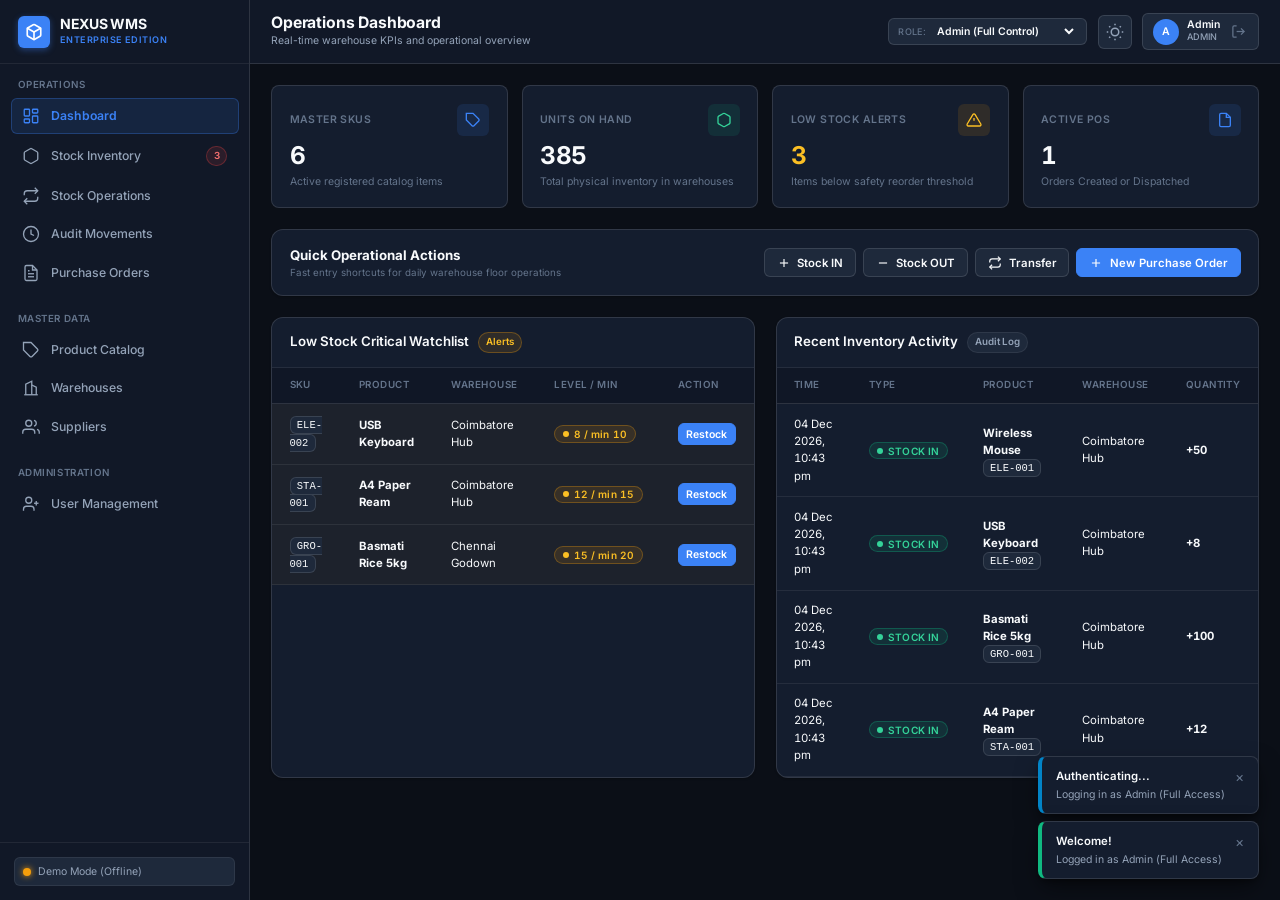
==== index.html @ a4b39366 "Implement interactive frontend with Vanilla JS, clean enterprise CSS, and live API integration" ====
<!DOCTYPE html>
<html lang="en" data-theme="dark">
<head>
  <meta charset="UTF-8">
  <meta name="viewport" content="width=device-width, initial-scale=1.0">
  <title>NEXUS WMS — Enterprise Inventory & Warehouse Management</title>
  <meta name="description" content="Professional, high-performance warehouse management and inventory control system with role-based access, atomic transfers, and procurement workflows.">
  
  <!-- Modern Typography (Inter) -->
  <link rel="preconnect" href="https://fonts.googleapis.com">
  <link rel="preconnect" href="https://fonts.gstatic.com" crossorigin>
  <link href="https://fonts.googleapis.com/css2?family=Inter:wght@400;500;600;700&display=swap" rel="stylesheet">

  <!-- Core Stylesheet -->
  <link rel="stylesheet" href="./static/css/style.css">
</head>
<body>
  <div id="app">
    
    <!-- ========================================================
         SIDEBAR NAVIGATION
         ======================================================== -->
    <aside class="sidebar" id="sidebar">
      <div class="sidebar-header">
        <div class="brand-icon">
          <svg width="18" height="18" viewBox="0 0 24 24" fill="none" stroke="currentColor" stroke-width="2.2" stroke-linecap="round" stroke-linejoin="round">
            <path d="M21 16V8a2 2 0 0 0-1-1.73l-7-4a2 2 0 0 0-2 0l-7 4A2 2 0 0 0 3 8v8a2 2 0 0 0 1 1.73l7 4a2 2 0 0 0 2 0l7-4A2 2 0 0 0 21 16z"/>
            <polyline points="3.27 6.96 12 12.01 20.73 6.96"/>
            <line x1="12" y1="22.08" x2="12" y2="12"/>
          </svg>
        </div>
        <div>
          <div class="brand-title">NEXUS WMS</div>
          <div class="brand-badge">Enterprise Edition</div>
        </div>
      </div>

      <nav class="sidebar-nav">
        <!-- Operations Section -->
        <div>
          <div class="nav-section-title">Operations</div>
          <ul class="nav-list">
            <li>
              <a href="#dashboard" class="nav-link active" data-view="dashboard">
                <svg viewBox="0 0 24 24" fill="none" stroke="currentColor"><rect x="3" y="3" width="7" height="9" rx="1"/><rect x="14" y="3" width="7" height="5" rx="1"/><rect x="14" y="12" width="7" height="9" rx="1"/><rect x="3" y="16" width="7" height="5" rx="1"/></svg>
                <span>Dashboard</span>
              </a>
            </li>
            <li>
              <a href="#stock" class="nav-link" data-view="stock">
                <svg viewBox="0 0 24 24" fill="none" stroke="currentColor"><path d="M21 16V8a2 2 0 0 0-1-1.73l-7-4a2 2 0 0 0-2 0l-7 4A2 2 0 0 0 3 8v8a2 2 0 0 0 1 1.73l7 4a2 2 0 0 0 2 0l7-4A2 2 0 0 0 21 16z"/></svg>
                <span>Stock Inventory</span>
                <span class="nav-counter alert" id="sidebar-low-stock-count" style="display: none;">0</span>
              </a>
            </li>
            <li>
              <a href="#operations" class="nav-link" data-view="operations">
                <svg viewBox="0 0 24 24" fill="none" stroke="currentColor"><polyline points="17 1 21 5 17 9"/><path d="M3 11V9a4 4 0 0 1 4-4h14"/><polyline points="7 23 3 19 7 15"/><path d="M21 13v2a4 4 0 0 1-4 4H3"/></svg>
                <span>Stock Operations</span>
              </a>
            </li>
            <li>
              <a href="#movements" class="nav-link" data-view="movements">
                <svg viewBox="0 0 24 24" fill="none" stroke="currentColor"><circle cx="12" cy="12" r="10"/><polyline points="12 6 12 12 16 14"/></svg>
                <span>Audit Movements</span>
              </a>
            </li>
            <li>
              <a href="#purchase-orders" class="nav-link" data-view="purchase-orders">
                <svg viewBox="0 0 24 24" fill="none" stroke="currentColor"><path d="M14 2H6a2 2 0 0 0-2 2v16a2 2 0 0 0 2 2h12a2 2 0 0 0 2-2V8z"/><polyline points="14 2 14 8 20 8"/><line x1="16" y1="13" x2="8" y2="13"/><line x1="16" y1="17" x2="8" y2="17"/><polyline points="10 9 9 9 8 9"/></svg>
                <span>Purchase Orders</span>
              </a>
            </li>
          </ul>
        </div>

        <!-- Master Data Section -->
        <div>
          <div class="nav-section-title" id="nav-title-master">Master Data</div>
          <ul class="nav-list">
            <li>
              <a href="#products" class="nav-link" data-view="products">
                <svg viewBox="0 0 24 24" fill="none" stroke="currentColor"><path d="M20.59 13.41l-7.17 7.17a2 2 0 0 1-2.83 0L2 12V2h10l8.59 8.59a2 2 0 0 1 0 2.82z"/><line x1="7" y1="7" x2="7.01" y2="7"/></svg>
                <span>Product Catalog</span>
              </a>
            </li>
            <li>
              <a href="#warehouses" class="nav-link" data-view="warehouses">
                <svg viewBox="0 0 24 24" fill="none" stroke="currentColor"><path d="M3 21h18"/><path d="M5 21V7l8-4v18"/><path d="M19 21V11l-6-3"/><line x1="9" y1="9" x2="9" y2="9.01"/><line x1="9" y1="13" x2="9" y2="13.01"/><line x1="9" y1="17" x2="9" y2="17.01"/></svg>
                <span>Warehouses</span>
              </a>
            </li>
            <li>
              <a href="#suppliers" class="nav-link" data-view="suppliers">
                <svg viewBox="0 0 24 24" fill="none" stroke="currentColor"><path d="M17 21v-2a4 4 0 0 0-4-4H5a4 4 0 0 0-4 4v2"/><circle cx="9" cy="7" r="4"/><path d="M23 21v-2a4 4 0 0 0-3-3.87"/><path d="M16 3.13a4 4 0 0 1 0 7.75"/></svg>
                <span>Suppliers</span>
              </a>
            </li>
          </ul>
        </div>

        <!-- Administration Section -->
        <div>
          <div class="nav-section-title" id="nav-title-admin">Administration</div>
          <ul class="nav-list">
            <li>
              <a href="#users" class="nav-link" data-view="users">
                <svg viewBox="0 0 24 24" fill="none" stroke="currentColor"><path d="M16 21v-2a4 4 0 0 0-4-4H6a4 4 0 0 0-4 4v2"/><circle cx="9" cy="7" r="4"/><line x1="19" y1="8" x2="19" y2="14"/><line x1="22" y1="11" x2="16" y2="11"/></svg>
                <span>User Management</span>
              </a>
            </li>
          </ul>
        </div>
      </nav>

      <div class="sidebar-footer">
        <div class="system-status">
          <span class="status-dot" id="server-status-dot"></span>
          <span id="server-status-label">Checking Server...</span>
        </div>
      </div>
    </aside>

    <!-- ========================================================
         MAIN CONTENT WRAPPER
         ======================================================== -->
    <div class="main-wrapper">
      
      <!-- Topbar Header -->
      <header class="topbar">
        <div class="topbar-left">
          <button class="mobile-toggle" id="btn-mobile-toggle" aria-label="Toggle menu">
            <svg width="20" height="20" viewBox="0 0 24 24" fill="none" stroke="currentColor" stroke-width="2"><line x1="3" y1="12" x2="21" y2="12"/><line x1="3" y1="6" x2="21" y2="6"/><line x1="3" y1="18" x2="21" y2="18"/></svg>
          </button>
          <div class="page-title-box">
            <h1 class="page-title" id="page-title">Operations Dashboard</h1>
            <p class="page-subtitle" id="page-subtitle">Real-time warehouse KPIs and inventory overview</p>
          </div>
        </div>

        <div class="topbar-right">
          <!-- Role Quick Switcher for instant evaluation/testing -->
          <div class="role-switcher-box" title="Switch active role context for testing">
            <span class="role-switcher-label">Role:</span>
            <select class="role-select" id="header-role-select">
              <option value="admin">Admin (Full Control)</option>
              <option value="ravi">Ravi (Coimbatore Mgr)</option>
              <option value="priya">Priya (Coimbatore Staff)</option>
              <option value="karthik">Karthik (Chennai Mgr)</option>
              <option value="supplier">ABC Supplier (Vendor)</option>
            </select>
          </div>

          <!-- Theme Toggle Button -->
          <button class="theme-toggle-btn" id="btn-theme-toggle" aria-label="Toggle dark/light theme" title="Toggle theme"></button>

          <!-- User Profile Chip -->
          <div class="user-profile-chip" id="user-profile-chip">
            <div class="user-avatar">A</div>
            <div class="user-info">
              <span class="user-name">Admin</span>
              <span class="user-role-badge">ADMIN</span>
            </div>
            <button class="btn-logout" id="btn-logout" title="Sign out">
              <svg width="15" height="15" viewBox="0 0 24 24" fill="none" stroke="currentColor" stroke-width="2"><path d="M9 21H5a2 2 0 0 1-2-2V5a2 2 0 0 1 2-2h4"/><polyline points="16 17 21 12 16 7"/><line x1="21" y1="12" x2="9" y2="12"/></svg>
            </button>
          </div>

          <button class="btn btn-primary btn-sm" id="btn-header-login" style="display:none;" onclick="window.NEXUS.openLoginModal()">
            Sign In
          </button>
        </div>
      </header>

      <!-- Scrollable Main Content Area -->
      <main class="content-area">
        
        <!-- Role Scope Notice Banner (Shows warehouse or supplier association) -->
        <div class="banner info" id="role-scope-banner" style="display: none;">
          <div class="banner-content">
            <svg width="18" height="18" viewBox="0 0 24 24" fill="none" stroke="currentColor" stroke-width="2"><circle cx="12" cy="12" r="10"/><line x1="12" y1="16" x2="12" y2="12"/><line x1="12" y1="8" x2="12.01" y2="8"/></svg>
            <span class="banner-text">Operating under role scope.</span>
          </div>
        </div>

        <!-- ====================================================
             VIEW 1: DASHBOARD
             ==================================================== -->
        <section class="view-section active" id="view-dashboard">
          <!-- Metrics Row -->
          <div class="metrics-grid">
            <div class="metric-card">
              <div class="metric-header">
                <span class="metric-title">Master SKUs</span>
                <div class="metric-icon-box primary">
                  <svg width="16" height="16" viewBox="0 0 24 24" fill="none" stroke="currentColor" stroke-width="2"><path d="M20.59 13.41l-7.17 7.17a2 2 0 0 1-2.83 0L2 12V2h10l8.59 8.59a2 2 0 0 1 0 2.82z"/></svg>
                </div>
              </div>
              <div class="metric-value tabular" id="kpi-total-skus">—</div>
              <div class="metric-sub">Active registered catalog items</div>
            </div>

            <div class="metric-card">
              <div class="metric-header">
                <span class="metric-title">Units On Hand</span>
                <div class="metric-icon-box success">
                  <svg width="16" height="16" viewBox="0 0 24 24" fill="none" stroke="currentColor" stroke-width="2"><path d="M21 16V8a2 2 0 0 0-1-1.73l-7-4a2 2 0 0 0-2 0l-7 4A2 2 0 0 0 3 8v8a2 2 0 0 0 1 1.73l7 4a2 2 0 0 0 2 0l7-4A2 2 0 0 0 21 16z"/></svg>
                </div>
              </div>
              <div class="metric-value tabular" id="kpi-total-units">—</div>
              <div class="metric-sub">Total physical inventory in warehouses</div>
            </div>

            <div class="metric-card">
              <div class="metric-header">
                <span class="metric-title">Low Stock Alerts</span>
                <div class="metric-icon-box warning">
                  <svg width="16" height="16" viewBox="0 0 24 24" fill="none" stroke="currentColor" stroke-width="2"><path d="M10.29 3.86L1.82 18a2 2 0 0 0 1.71 3h16.94a2 2 0 0 0 1.71-3L13.71 3.86a2 2 0 0 0-3.42 0z"/><line x1="12" y1="9" x2="12" y2="13"/><line x1="12" y1="17" x2="12.01" y2="17"/></svg>
                </div>
              </div>
              <div class="metric-value tabular" id="kpi-low-stock" style="color: var(--warning-text);">—</div>
              <div class="metric-sub">Items below safety reorder threshold</div>
            </div>

            <div class="metric-card">
              <div class="metric-header">
                <span class="metric-title">Active POs</span>
                <div class="metric-icon-box primary">
                  <svg width="16" height="16" viewBox="0 0 24 24" fill="none" stroke="currentColor" stroke-width="2"><path d="M14 2H6a2 2 0 0 0-2 2v16a2 2 0 0 0 2 2h12a2 2 0 0 0 2-2V8z"/><polyline points="14 2 14 8 20 8"/></svg>
                </div>
              </div>
              <div class="metric-value tabular" id="kpi-active-pos">—</div>
              <div class="metric-sub">Orders Created or Dispatched</div>
            </div>
          </div>

          <!-- Quick Actions Bar -->
          <div class="panel" style="padding: 1rem 1.25rem;">
            <div style="display: flex; align-items: center; justify-content: space-between; gap: 1rem; flex-wrap: wrap;">
              <div>
                <strong style="font-size: 0.95rem;">Quick Operational Actions</strong>
                <div class="form-hint">Fast entry shortcuts for daily warehouse floor operations</div>
              </div>
              <div class="panel-actions">
                <button class="btn btn-secondary" onclick="window.NEXUS.openQuickStockIn('', '')">
                  <svg width="14" height="14" viewBox="0 0 24 24" fill="none" stroke="currentColor" stroke-width="2"><line x1="12" y1="5" x2="12" y2="19"/><line x1="5" y1="12" x2="19" y2="12"/></svg>
                  Stock IN
                </button>
                <button class="btn btn-secondary" onclick="window.NEXUS.openQuickStockOut('', '')">
                  <svg width="14" height="14" viewBox="0 0 24 24" fill="none" stroke="currentColor" stroke-width="2"><line x1="5" y1="12" x2="19" y2="12"/></svg>
                  Stock OUT
                </button>
                <button class="btn btn-secondary" onclick="window.NEXUS.openQuickTransfer('', '')">
                  <svg width="14" height="14" viewBox="0 0 24 24" fill="none" stroke="currentColor" stroke-width="2"><polyline points="17 1 21 5 17 9"/><path d="M3 11V9a4 4 0 0 1 4-4h14"/><polyline points="7 23 3 19 7 15"/><path d="M21 13v2a4 4 0 0 1-4 4H3"/></svg>
                  Transfer
                </button>
                <button class="btn btn-primary" onclick="window.NEXUS.openNewPOModal()">
                  <svg width="14" height="14" viewBox="0 0 24 24" fill="none" stroke="currentColor" stroke-width="2"><line x1="12" y1="5" x2="12" y2="19"/><line x1="5" y1="12" x2="19" y2="12"/></svg>
                  New Purchase Order
                </button>
              </div>
            </div>
          </div>

          <!-- Two-column dashboard widgets -->
          <div style="display: grid; grid-template-columns: repeat(auto-fit, minmax(420px, 1fr)); gap: 1.5rem;">
            <!-- Low stock alert list -->
            <div class="panel">
              <div class="panel-header">
                <div class="panel-title-group">
                  <span class="panel-title">Low Stock Critical Watchlist</span>
                  <span class="panel-badge" style="background: var(--warning-subtle); color: var(--warning-text); border-color: var(--warning-border);">Alerts</span>
                </div>
              </div>
              <div class="table-responsive">
                <table class="data-table">
                  <thead>
                    <tr>
                      <th>SKU</th>
                      <th>Product</th>
                      <th>Warehouse</th>
                      <th>Level / Min</th>
                      <th>Action</th>
                    </tr>
                  </thead>
                  <tbody id="dashboard-low-stock-tbody">
                    <tr><td colspan="5" class="empty-state">Checking stock levels...</td></tr>
                  </tbody>
                </table>
              </div>
            </div>

            <!-- Recent Movements list -->
            <div class="panel">
              <div class="panel-header">
                <div class="panel-title-group">
                  <span class="panel-title">Recent Inventory Activity</span>
                  <span class="panel-badge">Audit Log</span>
                </div>
              </div>
              <div class="table-responsive">
                <table class="data-table">
                  <thead>
                    <tr>
                      <th>Time</th>
                      <th>Type</th>
                      <th>Product</th>
                      <th>Warehouse</th>
                      <th>Quantity</th>
                    </tr>
                  </thead>
                  <tbody id="dashboard-recent-movements-tbody">
                    <tr><td colspan="5" class="empty-state">Loading audit movements...</td></tr>
                  </tbody>
                </table>
              </div>
            </div>
          </div>
        </section>

        <!-- ====================================================
             VIEW 2: STOCK INVENTORY TABLE
             ==================================================== -->
        <section class="view-section" id="view-stock">
          <div class="panel">
            <div class="panel-header">
              <div class="panel-title-group">
                <span class="panel-title">Current Warehouse Inventory</span>
                <span class="panel-badge" id="stock-items-count">0 records</span>
              </div>
              <div class="panel-actions">
                <button class="btn btn-primary btn-sm" onclick="window.NEXUS.openQuickStockIn('', '')">
                  + Stock IN
                </button>
                <button class="btn btn-secondary btn-sm" onclick="window.NEXUS.openQuickTransfer('', '')">
                  ⇄ Inter-Warehouse Transfer
                </button>
              </div>
            </div>

            <!-- Filter and search bar -->
            <div class="filter-bar">
              <div class="search-box">
                <svg viewBox="0 0 24 24" fill="none" stroke="currentColor" stroke-width="2"><circle cx="11" cy="11" r="8"/><line x1="21" y1="21" x2="16.65" y2="16.65"/></svg>
                <input type="text" class="search-input" id="search-stock" placeholder="Filter by product name, SKU, warehouse...">
              </div>

              <div class="filter-group">
                <select class="filter-select" id="filter-stock-warehouse">
                  <option value="">All Warehouses</option>
                </select>

                <button class="toggle-chip" id="filter-low-stock-toggle">
                  <svg width="14" height="14" viewBox="0 0 24 24" fill="none" stroke="currentColor" stroke-width="2"><circle cx="12" cy="12" r="10"/><line x1="12" y1="8" x2="12" y2="12"/><line x1="12" y1="16" x2="12.01" y2="16"/></svg>
                  <span>Low Stock Only</span>
                </button>
              </div>
            </div>

            <!-- Table -->
            <div class="table-responsive">
              <table class="data-table">
                <thead>
                  <tr>
                    <th>SKU</th>
                    <th>Product Name</th>
                    <th>Warehouse</th>
                    <th>Current Quantity</th>
                    <th>Safety Min</th>
                    <th>Inventory Status</th>
                    <th>Quick Actions</th>
                  </tr>
                </thead>
                <tbody id="stock-table-tbody">
                  <tr><td colspan="7" class="empty-state">Loading stock records...</td></tr>
                </tbody>
              </table>
            </div>
          </div>
        </section>

        <!-- ====================================================
             VIEW 3: STOCK OPERATIONS PANEL
             ==================================================== -->
        <section class="view-section" id="view-operations">
          <div class="operations-canvas">
            
            <!-- Stock IN Card -->
            <div class="op-card">
              <div class="op-card-header">
                <div class="op-card-icon in">
                  <svg width="20" height="20" viewBox="0 0 24 24" fill="none" stroke="currentColor" stroke-width="2"><polyline points="7 10 12 15 17 10"/><line x1="12" y1="15" x2="12" y2="3"/><path d="M21 15v4a2 2 0 0 1-2 2H5a2 2 0 0 1-2-2v-4"/></svg>
                </div>
                <div>
                  <div class="op-card-title">Stock IN</div>
                  <div class="op-card-desc">Add physical units into warehouse inventory</div>
                </div>
              </div>

              <form id="form-op-direct-in" onsubmit="event.preventDefault(); window.NEXUS.openQuickStockIn($('#op-in-product').value, $('#op-in-warehouse').value);">
                <div style="display:flex; flex-direction:column; gap:0.75rem;">
                  <div class="form-group">
                    <label class="form-label">Warehouse Facility</label>
                    <select class="form-control" id="op-in-warehouse" required></select>
                  </div>
                  <div class="form-group">
                    <label class="form-label">Product Item</label>
                    <select class="form-control" id="op-in-product" required></select>
                  </div>
                  <button type="submit" class="btn btn-success" style="margin-top: 0.5rem;">
                    Launch Stock IN Flow &rarr;
                  </button>
                </div>
              </form>
            </div>

            <!-- Stock OUT Card -->
            <div class="op-card">
              <div class="op-card-header">
                <div class="op-card-icon out">
                  <svg width="20" height="20" viewBox="0 0 24 24" fill="none" stroke="currentColor" stroke-width="2"><polyline points="17 8 12 3 7 8"/><line x1="12" y1="3" x2="12" y2="15"/><path d="M21 15v4a2 2 0 0 1-2 2H5a2 2 0 0 1-2-2v-4"/></svg>
                </div>
                <div>
                  <div class="op-card-title">Stock OUT</div>
                  <div class="op-card-desc">Deduct units for sales dispatch or adjustments</div>
                </div>
              </div>

              <form id="form-op-direct-out" onsubmit="event.preventDefault(); window.NEXUS.openQuickStockOut($('#op-out-product').value, $('#op-out-warehouse').value);">
                <div style="display:flex; flex-direction:column; gap:0.75rem;">
                  <div class="form-group">
                    <label class="form-label">Warehouse Facility</label>
                    <select class="form-control" id="op-out-warehouse" required></select>
                  </div>
                  <div class="form-group">
                    <label class="form-label">Product Item</label>
                    <select class="form-control" id="op-out-product" required></select>
                  </div>
                  <button type="submit" class="btn btn-danger" style="margin-top: 0.5rem;">
                    Launch Stock OUT Flow &rarr;
                  </button>
                </div>
              </form>
            </div>

            <!-- Transfer Card -->
            <div class="op-card">
              <div class="op-card-header">
                <div class="op-card-icon transfer">
                  <svg width="20" height="20" viewBox="0 0 24 24" fill="none" stroke="currentColor" stroke-width="2"><polyline points="17 1 21 5 17 9"/><path d="M3 11V9a4 4 0 0 1 4-4h14"/><polyline points="7 23 3 19 7 15"/><path d="M21 13v2a4 4 0 0 1-4 4H3"/></svg>
                </div>
                <div>
                  <div class="op-card-title">Inter-Warehouse Transfer</div>
                  <div class="op-card-desc">Atomic movement between two storage facilities</div>
                </div>
              </div>

              <form id="form-op-direct-tr" onsubmit="event.preventDefault(); window.NEXUS.openQuickTransfer($('#op-tr-product').value, $('#op-tr-from-wh').value);">
                <div style="display:flex; flex-direction:column; gap:0.75rem;">
                  <div class="form-group">
                    <label class="form-label">Source Warehouse</label>
                    <select class="form-control" id="op-tr-from-wh" required></select>
                  </div>
                  <div class="form-group">
                    <label class="form-label">Product Item</label>
                    <select class="form-control" id="op-tr-product" required></select>
                  </div>
                  <button type="submit" class="btn btn-primary" style="margin-top: 0.5rem;">
                    Launch Transfer Wizard &rarr;
                  </button>
                </div>
              </form>
            </div>

          </div>
        </section>

        <!-- ====================================================
             VIEW 4: STOCK MOVEMENTS AUDIT TRAIL
             ==================================================== -->
        <section class="view-section" id="view-movements">
          <div class="panel">
            <div class="panel-header">
              <div class="panel-title-group">
                <span class="panel-title">Audit Trail & Movement History</span>
                <span class="panel-badge">Append-Only Log</span>
              </div>

              <div class="panel-actions">
                <select class="filter-select" id="filter-movement-type">
                  <option value="ALL">All Movement Types</option>
                  <option value="IN">STOCK IN</option>
                  <option value="OUT">STOCK OUT</option>
                  <option value="TRANSFER_IN">TRANSFER IN</option>
                  <option value="TRANSFER_OUT">TRANSFER OUT</option>
                </select>
              </div>
            </div>

            <div class="table-responsive">
              <table class="data-table">
                <thead>
                  <tr>
                    <th>Audit ID</th>
                    <th>Date & Time</th>
                    <th>Type</th>
                    <th>Product & SKU</th>
                    <th>Warehouse</th>
                    <th>Quantity Change</th>
                    <th>Authorized By / Reference</th>
                  </tr>
                </thead>
                <tbody id="movements-table-tbody">
                  <tr><td colspan="7" class="empty-state">Loading audit history...</td></tr>
                </tbody>
              </table>
            </div>
          </div>
        </section>

        <!-- ====================================================
             VIEW 5: PURCHASE ORDERS
             ==================================================== -->
        <section class="view-section" id="view-purchase-orders">
          <div class="panel">
            <div class="panel-header">
              <div class="panel-title-group">
                <span class="panel-title">Procurement & Purchase Orders</span>
              </div>
              <div class="panel-actions">
                <button class="btn btn-primary btn-sm" onclick="window.NEXUS.openNewPOModal()">
                  + Create Purchase Order
                </button>
              </div>
            </div>

            <!-- Status filter tabs -->
            <div class="filter-bar">
              <div class="filter-group">
                <button class="btn btn-sm btn-primary po-filter-btn" data-status="ALL">All Orders</button>
                <button class="btn btn-sm btn-secondary po-filter-btn" data-status="Created">Created</button>
                <button class="btn btn-sm btn-secondary po-filter-btn" data-status="Dispatched">Dispatched</button>
                <button class="btn btn-sm btn-secondary po-filter-btn" data-status="Received">Received</button>
                <button class="btn btn-sm btn-secondary po-filter-btn" data-status="Cancelled">Cancelled</button>
              </div>
            </div>

            <div class="table-responsive">
              <table class="data-table">
                <thead>
                  <tr>
                    <th>PO #</th>
                    <th>Supplier Vendor</th>
                    <th>Target Warehouse</th>
                    <th>Item & SKU</th>
                    <th>Quantity</th>
                    <th>Unit Price</th>
                    <th>Total Value</th>
                    <th>Status</th>
                    <th>Actions</th>
                  </tr>
                </thead>
                <tbody id="po-table-tbody">
                  <tr><td colspan="9" class="empty-state">Loading purchase orders...</td></tr>
                </tbody>
              </table>
            </div>
          </div>
        </section>

        <!-- ====================================================
             VIEW 6: PRODUCTS CATALOG
             ==================================================== -->
        <section class="view-section" id="view-products">
          <div class="panel">
            <div class="panel-header">
              <div class="panel-title-group">
                <span class="panel-title">Master Product Catalog</span>
              </div>
              <div class="panel-actions">
                <button class="btn btn-primary btn-sm" onclick="window.NEXUS.openNewProductModal()">
                  + Add Product SKU
                </button>
              </div>
            </div>

            <div class="table-responsive">
              <table class="data-table">
                <thead>
                  <tr>
                    <th>SKU Code</th>
                    <th>Product Name</th>
                    <th>Category</th>
                    <th>Unit Price</th>
                    <th>Safety Minimum</th>
                    <th>Status</th>
                    <th>Actions</th>
                  </tr>
                </thead>
                <tbody id="products-table-tbody">
                  <tr><td colspan="7" class="empty-state">Loading master products...</td></tr>
                </tbody>
              </table>
            </div>
          </div>
        </section>

        <!-- ====================================================
             VIEW 7: WAREHOUSES
             ==================================================== -->
        <section class="view-section" id="view-warehouses">
          <div class="panel">
            <div class="panel-header">
              <div class="panel-title-group">
                <span class="panel-title">Warehouse Facilities & Godowns</span>
              </div>
            </div>
            <div style="padding: 1.5rem;">
              <div class="metrics-grid" id="warehouses-cards-grid">
                <!-- Warehouses rendered here -->
              </div>
            </div>
          </div>
        </section>

        <!-- ====================================================
             VIEW 8: SUPPLIERS
             ==================================================== -->
        <section class="view-section" id="view-suppliers">
          <div class="panel">
            <div class="panel-header">
              <div class="panel-title-group">
                <span class="panel-title">Suppliers & Trade Vendors</span>
              </div>
            </div>
            <div style="padding: 1.5rem;">
              <div class="metrics-grid" id="suppliers-cards-grid">
                <!-- Suppliers rendered here -->
              </div>
            </div>
          </div>
        </section>

        <!-- ====================================================
             VIEW 9: USER MANAGEMENT
             ==================================================== -->
        <section class="view-section" id="view-users">
          <div class="panel">
            <div class="panel-header">
              <div class="panel-title-group">
                <span class="panel-title">System Users & Role Allocations</span>
              </div>
              <div class="panel-actions">
                <button class="btn btn-primary btn-sm" onclick="window.NEXUS.openNewUserModal()">
                  + Create User Account
                </button>
              </div>
            </div>

            <div class="table-responsive">
              <table class="data-table">
                <thead>
                  <tr>
                    <th>User ID</th>
                    <th>Name</th>
                    <th>Email Address</th>
                    <th>Assigned Role</th>
                    <th>Facility / Supplier Scope</th>
                    <th>Status</th>
                    <th>Action</th>
                  </tr>
                </thead>
                <tbody id="users-table-tbody">
                  <tr><td colspan="7" class="empty-state">Loading user records...</td></tr>
                </tbody>
              </table>
            </div>
          </div>
        </section>

      </main>
    </div>

    <!-- ========================================================
         MODALS & DIALOGS
         ======================================================== -->

    <!-- 1. Stock IN Modal -->
    <div class="modal-backdrop" id="modal-stock-in">
      <div class="modal-dialog">
        <div class="modal-header">
          <div class="modal-title">
            <svg width="18" height="18" viewBox="0 0 24 24" fill="none" stroke="currentColor" stroke-width="2"><polyline points="7 10 12 15 17 10"/><line x1="12" y1="15" x2="12" y2="3"/><path d="M21 15v4a2 2 0 0 1-2 2H5a2 2 0 0 1-2-2v-4"/></svg>
            <span>Stock IN — Receive Goods</span>
          </div>
          <button class="modal-close-btn">&times;</button>
        </div>
        <form id="form-stock-in">
          <div class="modal-body">
            <div class="form-group">
              <label class="form-label">Destination Warehouse <span class="req">*</span></label>
              <select class="form-control" id="modal-in-warehouse" required></select>
            </div>
            <div class="form-group">
              <label class="form-label">Product Item <span class="req">*</span></label>
              <select class="form-control" id="modal-in-product" required></select>
            </div>
            <div class="form-group">
              <label class="form-label">Units to Add <span class="req">*</span></label>
              <input type="number" class="form-control tabular" id="modal-in-qty" min="1" placeholder="e.g. 50" required>
            </div>
            <div class="form-group">
              <label class="form-label">Audit Note / PO Reference</label>
              <input type="text" class="form-control" id="modal-in-note" placeholder="e.g. Supplier replenishment">
            </div>
          </div>
          <div class="modal-footer">
            <button type="button" class="btn btn-secondary" onclick="document.getElementById('modal-stock-in').classList.remove('active')">Cancel</button>
            <button type="submit" class="btn btn-success">Confirm Stock IN</button>
          </div>
        </form>
      </div>
    </div>

    <!-- 2. Stock OUT Modal -->
    <div class="modal-backdrop" id="modal-stock-out">
      <div class="modal-dialog">
        <div class="modal-header">
          <div class="modal-title">
            <svg width="18" height="18" viewBox="0 0 24 24" fill="none" stroke="currentColor" stroke-width="2"><polyline points="17 8 12 3 7 8"/><line x1="12" y1="3" x2="12" y2="15"/><path d="M21 15v4a2 2 0 0 1-2 2H5a2 2 0 0 1-2-2v-4"/></svg>
            <span>Stock OUT — Deduct Inventory</span>
          </div>
          <button class="modal-close-btn">&times;</button>
        </div>
        <form id="form-stock-out">
          <div class="modal-body">
            <div class="form-group">
              <label class="form-label">Source Warehouse <span class="req">*</span></label>
              <select class="form-control" id="modal-out-warehouse" required></select>
            </div>
            <div class="form-group">
              <label class="form-label">Product Item <span class="req">*</span></label>
              <select class="form-control" id="modal-out-product" required></select>
            </div>
            <div class="form-group">
              <label class="form-label">Units to Deduct <span class="req">*</span></label>
              <input type="number" class="form-control tabular" id="modal-out-qty" min="1" placeholder="e.g. 10" required>
            </div>
            <div class="form-group">
              <label class="form-label">Reason / Sales Order Reference</label>
              <input type="text" class="form-control" id="modal-out-note" placeholder="e.g. Dispatched to client">
            </div>
          </div>
          <div class="modal-footer">
            <button type="button" class="btn btn-secondary" onclick="document.getElementById('modal-stock-out').classList.remove('active')">Cancel</button>
            <button type="submit" class="btn btn-danger">Confirm Stock OUT</button>
          </div>
        </form>
      </div>
    </div>

    <!-- 3. Warehouse Transfer Modal -->
    <div class="modal-backdrop" id="modal-transfer">
      <div class="modal-dialog wide">
        <div class="modal-header">
          <div class="modal-title">
            <svg width="18" height="18" viewBox="0 0 24 24" fill="none" stroke="currentColor" stroke-width="2"><polyline points="17 1 21 5 17 9"/><path d="M3 11V9a4 4 0 0 1 4-4h14"/><polyline points="7 23 3 19 7 15"/><path d="M21 13v2a4 4 0 0 1-4 4H3"/></svg>
            <span>Inter-Warehouse Transfer (Atomic Transaction)</span>
          </div>
          <button class="modal-close-btn">&times;</button>
        </div>
        <form id="form-transfer">
          <div class="modal-body">
            <div class="form-row">
              <div class="form-group">
                <label class="form-label">Source Warehouse <span class="req">*</span></label>
                <select class="form-control" id="modal-tr-from-wh" required></select>
              </div>
              <div class="form-group">
                <label class="form-label">Destination Warehouse <span class="req">*</span></label>
                <select class="form-control" id="modal-tr-to-wh" required></select>
              </div>
            </div>
            <div class="form-group">
              <label class="form-label">Product to Relocate <span class="req">*</span></label>
              <select class="form-control" id="modal-tr-product" required></select>
            </div>
            <div class="form-group">
              <label class="form-label">Quantity to Transfer <span class="req">*</span></label>
              <input type="number" class="form-control tabular" id="modal-tr-qty" min="1" placeholder="e.g. 15" required>
            </div>
            <div class="form-group">
              <label class="form-label">Transfer Purpose / Logistics Note</label>
              <input type="text" class="form-control" id="modal-tr-note" placeholder="e.g. Regional inventory balance">
            </div>
          </div>
          <div class="modal-footer">
            <button type="button" class="btn btn-secondary" onclick="document.getElementById('modal-transfer').classList.remove('active')">Cancel</button>
            <button type="submit" class="btn btn-primary">Execute Atomic Transfer</button>
          </div>
        </form>
      </div>
    </div>

    <!-- 4. Create Purchase Order Modal -->
    <div class="modal-backdrop" id="modal-create-po">
      <div class="modal-dialog">
        <div class="modal-header">
          <div class="modal-title">
            <svg width="18" height="18" viewBox="0 0 24 24" fill="none" stroke="currentColor" stroke-width="2"><path d="M14 2H6a2 2 0 0 0-2 2v16a2 2 0 0 0 2 2h12a2 2 0 0 0 2-2V8z"/><polyline points="14 2 14 8 20 8"/></svg>
            <span>Create Supplier Purchase Order</span>
          </div>
          <button class="modal-close-btn">&times;</button>
        </div>
        <form id="form-create-po">
          <div class="modal-body">
            <div class="form-group">
              <label class="form-label">Supplier Vendor <span class="req">*</span></label>
              <select class="form-control" id="modal-po-supplier" required></select>
            </div>
            <div class="form-group">
              <label class="form-label">Receiving Warehouse <span class="req">*</span></label>
              <select class="form-control" id="modal-po-warehouse" required></select>
            </div>
            <div class="form-group">
              <label class="form-label">Product SKU <span class="req">*</span></label>
              <select class="form-control" id="modal-po-product" required></select>
            </div>
            <div class="form-row">
              <div class="form-group">
                <label class="form-label">Order Quantity <span class="req">*</span></label>
                <input type="number" class="form-control tabular" id="modal-po-qty" min="1" value="50" required>
              </div>
              <div class="form-group">
                <label class="form-label">Unit Price (₹) <span class="req">*</span></label>
                <input type="number" step="0.01" class="form-control tabular" id="modal-po-price" min="0" value="500" required>
              </div>
            </div>
          </div>
          <div class="modal-footer">
            <button type="button" class="btn btn-secondary" onclick="document.getElementById('modal-create-po').classList.remove('active')">Cancel</button>
            <button type="submit" class="btn btn-primary">Create Purchase Order</button>
          </div>
        </form>
      </div>
    </div>

    <!-- 5. Add / Edit Product Modal -->
    <div class="modal-backdrop" id="modal-product">
      <div class="modal-dialog">
        <div class="modal-header">
          <div class="modal-title" id="modal-product-title">Add Master Product SKU</div>
          <button class="modal-close-btn">&times;</button>
        </div>
        <form id="form-product">
          <input type="hidden" id="modal-product-id">
          <div class="modal-body">
            <div class="form-row">
              <div class="form-group">
                <label class="form-label">SKU Code <span class="req">*</span></label>
                <input type="text" class="form-control" id="modal-product-sku" placeholder="e.g. ELE-004" required>
              </div>
              <div class="form-group">
                <label class="form-label">Category</label>
                <select class="form-control" id="modal-product-category"></select>
              </div>
            </div>
            <div class="form-group">
              <label class="form-label">Product Name <span class="req">*</span></label>
              <input type="text" class="form-control" id="modal-product-name" placeholder="e.g. Mechanical Keyboard" required>
            </div>
            <div class="form-row">
              <div class="form-group">
                <label class="form-label">Price (₹) <span class="req">*</span></label>
                <input type="number" step="0.01" class="form-control tabular" id="modal-product-price" min="0" placeholder="e.g. 1299" required>
              </div>
              <div class="form-group">
                <label class="form-label">Min Stock Threshold</label>
                <input type="number" class="form-control tabular" id="modal-product-min-stock" min="0" value="10">
              </div>
            </div>
          </div>
          <div class="modal-footer">
            <button type="button" class="btn btn-secondary" onclick="document.getElementById('modal-product').classList.remove('active')">Cancel</button>
            <button type="submit" class="btn btn-primary">Save Product</button>
          </div>
        </form>
      </div>
    </div>

    <!-- 6. Add User Modal -->
    <div class="modal-backdrop" id="modal-user">
      <div class="modal-dialog">
        <div class="modal-header">
          <div class="modal-title">Create User Account</div>
          <button class="modal-close-btn">&times;</button>
        </div>
        <form id="form-user">
          <div class="modal-body">
            <div class="form-group">
              <label class="form-label">Full Name <span class="req">*</span></label>
              <input type="text" class="form-control" id="modal-user-name" placeholder="e.g. Suresh Kumar" required>
            </div>
            <div class="form-group">
              <label class="form-label">Email Address <span class="req">*</span></label>
              <input type="email" class="form-control" id="modal-user-email" placeholder="e.g. suresh@inv.com" required>
            </div>
            <div class="form-group">
              <label class="form-label">Password <span class="req">*</span></label>
              <input type="password" class="form-control" id="modal-user-password" placeholder="Min 6 characters" required>
            </div>
            <div class="form-group">
              <label class="form-label">System Role <span class="req">*</span></label>
              <select class="form-control" id="modal-user-role" required>
                <option value="admin">Administrator (Global Access)</option>
                <option value="manager">Warehouse Manager (Warehouse Scoped)</option>
                <option value="staff">Warehouse Staff (Warehouse Scoped)</option>
                <option value="supplier">Supplier Portal (Supplier Scoped)</option>
              </select>
            </div>
            <div class="form-group" id="modal-user-warehouse-wrap">
              <label class="form-label">Assigned Warehouse (Manager / Staff)</label>
              <select class="form-control" id="modal-user-warehouse"></select>
            </div>
            <div class="form-group" id="modal-user-supplier-wrap">
              <label class="form-label">Assigned Supplier (Supplier Role)</label>
              <select class="form-control" id="modal-user-supplier"></select>
            </div>
          </div>
          <div class="modal-footer">
            <button type="button" class="btn btn-secondary" onclick="document.getElementById('modal-user').classList.remove('active')">Cancel</button>
            <button type="submit" class="btn btn-primary">Create User</button>
          </div>
        </form>
      </div>
    </div>

    <!-- 7. Authentication / Login Modal -->
    <div class="modal-backdrop" id="modal-login">
      <div class="modal-dialog">
        <div class="modal-header">
          <div class="modal-title">Sign In to NEXUS WMS</div>
          <button class="modal-close-btn">&times;</button>
        </div>
        <form id="form-login">
          <div class="modal-body">
            <div class="form-group">
              <label class="form-label">Email Address</label>
              <input type="email" class="form-control" id="login-email" value="admin@inv.com" required>
            </div>
            <div class="form-group">
              <label class="form-label">Password</label>
              <input type="password" class="form-control" id="login-password" value="Pass@123" required>
            </div>
            
            <div class="preview-box">
              <span class="preview-label">Quick Demo Accounts (Password: <code>Pass@123</code>):</span>
              <div style="display:flex; flex-wrap:wrap; gap:0.35rem; margin-top:0.4rem;">
                <button type="button" class="btn btn-secondary btn-sm" onclick="$('#login-email').value='admin@inv.com'; $('#form-login').requestSubmit();">Admin</button>
                <button type="button" class="btn btn-secondary btn-sm" onclick="$('#login-email').value='ravi@inv.com'; $('#form-login').requestSubmit();">Ravi (Mgr)</button>
                <button type="button" class="btn btn-secondary btn-sm" onclick="$('#login-email').value='priya@inv.com'; $('#form-login').requestSubmit();">Priya (Staff)</button>
                <button type="button" class="btn btn-secondary btn-sm" onclick="$('#login-email').value='karthik@inv.com'; $('#form-login').requestSubmit();">Karthik (Mgr)</button>
                <button type="button" class="btn btn-secondary btn-sm" onclick="$('#login-email').value='supplier@abc.com'; $('#form-login').requestSubmit();">ABC Supplier</button>
              </div>
            </div>
          </div>
          <div class="modal-footer">
            <button type="button" class="btn btn-secondary" onclick="window.NEXUS.closeLoginModal()">Cancel</button>
            <button type="submit" class="btn btn-primary">Sign In</button>
          </div>
        </form>
      </div>
    </div>

    <!-- Toast Notifications Hub -->
    <div class="toast-container" id="toast-container"></div>

  </div>

  <!-- Scripts -->
  <script src="./static/js/api.js"></script>
  <script src="./static/js/app.js"></script>
</body>
</html>
---- static/css/style.css ----
/* ==========================================================================
   NEXUS WMS — Enterprise Warehouse & Inventory Management Design System
   Clean, Neat, Professional B2B SaaS Styling (Vanilla CSS)
   ========================================================================== */

/* --- Design Tokens & CSS Variables --- */
:root {
  /* Color Palette - Slate Dark (Default) */
  --bg-app: #0b0f17;
  --bg-sidebar: #111827;
  --bg-card: #141d2e;
  --bg-card-hover: #1a253a;
  --bg-input: #0e1524;
  --bg-surface: #1e293b;
  --bg-surface-hover: #26354a;
  --bg-table-header: #101726;
  --bg-table-stripe: rgba(255, 255, 255, 0.015);
  --bg-modal-backdrop: rgba(3, 7, 18, 0.75);

  /* Borders & Dividers */
  --border-subtle: rgba(255, 255, 255, 0.07);
  --border-default: rgba(255, 255, 255, 0.12);
  --border-focus: #3b82f6;

  /* Typography */
  --font-family: 'Inter', -apple-system, BlinkMacSystemFont, 'Segoe UI', Roboto, Helvetica, Arial, sans-serif;
  --font-mono: ui-monospace, SFMono-Regular, Menlo, Monaco, Consolas, "Liberation Mono", "Courier New", monospace;
  
  --text-main: #f8fafc;
  --text-muted: #94a3b8;
  --text-dim: #64748b;
  --text-inverse: #0f172a;

  /* Brand / Primary */
  --primary: #3b82f6;
  --primary-hover: #2563eb;
  --primary-subtle: rgba(59, 130, 246, 0.12);
  --primary-border: rgba(59, 130, 246, 0.3);

  /* Status Colors */
  --success: #10b981;
  --success-subtle: rgba(16, 185, 129, 0.12);
  --success-border: rgba(16, 185, 129, 0.3);
  --success-text: #34d399;

  --warning: #f59e0b;
  --warning-subtle: rgba(245, 158, 11, 0.12);
  --warning-border: rgba(245, 158, 11, 0.3);
  --warning-text: #fbbf24;

  --danger: #ef4444;
  --danger-subtle: rgba(239, 68, 68, 0.12);
  --danger-border: rgba(239, 68, 68, 0.3);
  --danger-text: #f87171;

  --info: #0284c7;
  --info-subtle: rgba(2, 132, 199, 0.12);
  --info-border: rgba(2, 132, 199, 0.3);
  --info-text: #38bdf8;

  /* Shadows & Elevation */
  --shadow-sm: 0 1px 2px 0 rgba(0, 0, 0, 0.25);
  --shadow-md: 0 4px 12px 0 rgba(0, 0, 0, 0.35);
  --shadow-lg: 0 10px 25px -3px rgba(0, 0, 0, 0.5), 0 4px 6px -2px rgba(0, 0, 0, 0.4);

  /* Layout */
  --sidebar-width: 250px;
  --header-height: 64px;
  --radius-sm: 6px;
  --radius-md: 8px;
  --radius-lg: 12px;
  --radius-pill: 9999px;
  --transition: all 0.15s ease-in-out;
}

/* Light Mode Overrides */
[data-theme="light"] {
  --bg-app: #f8fafc;
  --bg-sidebar: #ffffff;
  --bg-card: #ffffff;
  --bg-card-hover: #f1f5f9;
  --bg-input: #ffffff;
  --bg-surface: #f1f5f9;
  --bg-surface-hover: #e2e8f0;
  --bg-table-header: #f8fafc;
  --bg-table-stripe: #fbfcfe;
  --bg-modal-backdrop: rgba(15, 23, 42, 0.5);

  --border-subtle: #f1f5f9;
  --border-default: #e2e8f0;
  --border-focus: #2563eb;

  --text-main: #0f172a;
  --text-muted: #475569;
  --text-dim: #94a3b8;
  --text-inverse: #ffffff;

  --primary: #2563eb;
  --primary-hover: #1d4ed8;
  --primary-subtle: #eff6ff;
  --primary-border: #bfdbfe;

  --success: #059669;
  --success-subtle: #ecfdf5;
  --success-border: #a7f3d0;
  --success-text: #047857;

  --warning: #d97706;
  --warning-subtle: #fffbeb;
  --warning-border: #fde68a;
  --warning-text: #b45309;

  --danger: #dc2626;
  --danger-subtle: #fef2f2;
  --danger-border: #fecaca;
  --danger-text: #b91c1c;

  --info: #0284c7;
  --info-subtle: #f0f9ff;
  --info-border: #bae6fd;
  --info-text: #0369a1;

  --shadow-sm: 0 1px 2px 0 rgba(0, 0, 0, 0.05);
  --shadow-md: 0 4px 6px -1px rgba(0, 0, 0, 0.07), 0 2px 4px -1px rgba(0, 0, 0, 0.04);
  --shadow-lg: 0 10px 15px -3px rgba(0, 0, 0, 0.1), 0 4px 6px -2px rgba(0, 0, 0, 0.05);
}

/* --- Base & Reset --- */
*, *::before, *::after {
  box-sizing: border-box;
  margin: 0;
  padding: 0;
}

html, body {
  height: 100%;
  font-family: var(--font-family);
  font-size: 14px;
  line-height: 1.5;
  color: var(--text-main);
  background-color: var(--bg-app);
  -webkit-font-smoothing: antialiased;
  -moz-osx-font-smoothing: grayscale;
}

input, button, select, textarea {
  font-family: inherit;
  font-size: inherit;
  color: inherit;
}

a {
  color: var(--primary);
  text-decoration: none;
}
a:hover {
  text-decoration: underline;
}

/* Number display with tabular numerals */
.tabular {
  font-variant-numeric: tabular-nums;
}

/* --- Application Layout --- */
#app {
  display: flex;
  height: 100vh;
  overflow: hidden;
  position: relative;
}

/* --- Sidebar --- */
.sidebar {
  width: var(--sidebar-width);
  background: var(--bg-sidebar);
  border-right: 1px solid var(--border-default);
  display: flex;
  flex-direction: column;
  flex-shrink: 0;
  z-index: 30;
  transition: transform 0.2s ease;
}

.sidebar-header {
  height: var(--header-height);
  padding: 0 1.25rem;
  display: flex;
  align-items: center;
  gap: 0.75rem;
  border-bottom: 1px solid var(--border-subtle);
}

.brand-icon {
  width: 32px;
  height: 32px;
  background: var(--primary);
  color: #fff;
  border-radius: var(--radius-sm);
  display: flex;
  align-items: center;
  justify-content: center;
  font-weight: 700;
  font-size: 1.1rem;
  box-shadow: 0 2px 6px rgba(59, 130, 246, 0.4);
}

.brand-title {
  font-size: 1rem;
  font-weight: 700;
  letter-spacing: -0.02em;
  color: var(--text-main);
  line-height: 1.2;
}

.brand-badge {
  font-size: 0.65rem;
  font-weight: 600;
  text-transform: uppercase;
  letter-spacing: 0.05em;
  color: var(--primary);
}

.sidebar-nav {
  flex: 1;
  padding: 1rem 0.75rem;
  overflow-y: auto;
  display: flex;
  flex-direction: column;
  gap: 1.5rem;
}

.nav-section-title {
  font-size: 0.7rem;
  font-weight: 600;
  text-transform: uppercase;
  letter-spacing: 0.06em;
  color: var(--text-dim);
  padding: 0 0.5rem 0.4rem;
}

.nav-list {
  list-style: none;
  display: flex;
  flex-direction: column;
  gap: 0.2rem;
}

.nav-link {
  display: flex;
  align-items: center;
  gap: 0.75rem;
  padding: 0.55rem 0.75rem;
  border-radius: var(--radius-sm);
  color: var(--text-muted);
  font-weight: 500;
  font-size: 0.875rem;
  transition: var(--transition);
  cursor: pointer;
  border: 1px solid transparent;
  user-select: none;
}

.nav-link:hover {
  background: var(--bg-surface);
  color: var(--text-main);
  text-decoration: none;
}

.nav-link.active {
  background: var(--primary-subtle);
  color: var(--primary);
  border-color: var(--primary-border);
  font-weight: 600;
}

.nav-link svg {
  width: 18px;
  height: 18px;
  stroke-width: 1.75;
  flex-shrink: 0;
}

.nav-counter {
  margin-left: auto;
  font-size: 0.7rem;
  font-weight: 600;
  padding: 0.15rem 0.45rem;
  border-radius: var(--radius-pill);
  background: var(--bg-surface);
  color: var(--text-muted);
}

.nav-counter.alert {
  background: var(--danger-subtle);
  color: var(--danger-text);
  border: 1px solid var(--danger-border);
}

.sidebar-footer {
  padding: 1rem;
  border-top: 1px solid var(--border-subtle);
  display: flex;
  flex-direction: column;
  gap: 0.75rem;
}

.system-status {
  display: flex;
  align-items: center;
  gap: 0.5rem;
  font-size: 0.75rem;
  color: var(--text-muted);
  padding: 0.4rem 0.6rem;
  background: var(--bg-surface);
  border-radius: var(--radius-sm);
  border: 1px solid var(--border-subtle);
}

.status-dot {
  width: 8px;
  height: 8px;
  border-radius: 50%;
  background: var(--success);
  box-shadow: 0 0 6px var(--success);
}
.status-dot.warning {
  background: var(--warning);
  box-shadow: 0 0 6px var(--warning);
}
.status-dot.error {
  background: var(--danger);
  box-shadow: 0 0 6px var(--danger);
}

/* --- Main Layout --- */
.main-wrapper {
  flex: 1;
  display: flex;
  flex-direction: column;
  height: 100vh;
  overflow: hidden;
  min-width: 0;
}

/* --- Header / Top Bar --- */
.topbar {
  height: var(--header-height);
  background: var(--bg-sidebar);
  border-bottom: 1px solid var(--border-default);
  padding: 0 1.5rem;
  display: flex;
  align-items: center;
  justify-content: space-between;
  gap: 1rem;
  flex-shrink: 0;
  z-index: 20;
}

.topbar-left {
  display: flex;
  align-items: center;
  gap: 1rem;
}

.mobile-toggle {
  display: none;
  background: none;
  border: none;
  color: var(--text-muted);
  cursor: pointer;
  padding: 0.35rem;
}

.page-title-box {
  display: flex;
  flex-direction: column;
}

.page-title {
  font-size: 1.125rem;
  font-weight: 700;
  letter-spacing: -0.01em;
  color: var(--text-main);
  line-height: 1.2;
}

.page-subtitle {
  font-size: 0.75rem;
  color: var(--text-muted);
}

.topbar-right {
  display: flex;
  align-items: center;
  gap: 0.75rem;
}

/* Role Quick Switcher dropdown in header */
.role-switcher-box {
  display: flex;
  align-items: center;
  gap: 0.5rem;
  background: var(--bg-surface);
  border: 1px solid var(--border-default);
  padding: 0.35rem 0.65rem;
  border-radius: var(--radius-sm);
  font-size: 0.75rem;
}

.role-switcher-label {
  color: var(--text-dim);
  font-weight: 500;
  text-transform: uppercase;
  letter-spacing: 0.05em;
  font-size: 0.65rem;
}

.role-select {
  background: transparent;
  border: none;
  color: var(--text-main);
  font-weight: 600;
  font-size: 0.75rem;
  cursor: pointer;
  outline: none;
}

.role-select option {
  background: var(--bg-card);
  color: var(--text-main);
}

.theme-toggle-btn {
  background: var(--bg-surface);
  border: 1px solid var(--border-default);
  color: var(--text-muted);
  width: 34px;
  height: 34px;
  border-radius: var(--radius-sm);
  display: flex;
  align-items: center;
  justify-content: center;
  cursor: pointer;
  transition: var(--transition);
}

.theme-toggle-btn:hover {
  background: var(--bg-surface-hover);
  color: var(--text-main);
}

.user-profile-chip {
  display: flex;
  align-items: center;
  gap: 0.6rem;
  padding: 0.35rem 0.65rem;
  background: var(--bg-surface);
  border: 1px solid var(--border-default);
  border-radius: var(--radius-sm);
}

.user-avatar {
  width: 26px;
  height: 26px;
  border-radius: 50%;
  background: var(--primary);
  color: #fff;
  display: flex;
  align-items: center;
  justify-content: center;
  font-weight: 600;
  font-size: 0.75rem;
}

.user-info {
  display: flex;
  flex-direction: column;
}

.user-name {
  font-size: 0.75rem;
  font-weight: 600;
  line-height: 1.1;
  color: var(--text-main);
}

.user-role-badge {
  font-size: 0.65rem;
  font-weight: 500;
  color: var(--text-muted);
}

.btn-logout {
  background: transparent;
  border: none;
  color: var(--text-dim);
  cursor: pointer;
  padding: 0.2rem;
  display: flex;
  align-items: center;
  border-radius: var(--radius-sm);
  transition: var(--transition);
}

.btn-logout:hover {
  color: var(--danger-text);
  background: var(--danger-subtle);
}

/* --- Content Area --- */
.content-area {
  flex: 1;
  overflow-y: auto;
  padding: 1.5rem;
  display: flex;
  flex-direction: column;
  gap: 1.5rem;
}

/* --- View Sections (Tab Routing) --- */
.view-section {
  display: none;
  flex-direction: column;
  gap: 1.5rem;
  animation: fadeIn 0.15s ease-out;
}

.view-section.active {
  display: flex;
}

@keyframes fadeIn {
  from { opacity: 0; transform: translateY(4px); }
  to { opacity: 1; transform: translateY(0); }
}

/* --- Banner & Alerts --- */
.banner {
  display: flex;
  align-items: center;
  justify-content: space-between;
  padding: 0.75rem 1rem;
  border-radius: var(--radius-md);
  font-size: 0.85rem;
  border: 1px solid var(--border-default);
  background: var(--bg-card);
}

.banner.warning {
  background: var(--warning-subtle);
  border-color: var(--warning-border);
  color: var(--warning-text);
}

.banner.info {
  background: var(--info-subtle);
  border-color: var(--info-border);
  color: var(--info-text);
}

.banner-content {
  display: flex;
  align-items: center;
  gap: 0.65rem;
}

/* --- Metric / KPI Cards Grid --- */
.metrics-grid {
  display: grid;
  grid-template-columns: repeat(auto-fit, minmax(210px, 1fr));
  gap: 1rem;
}

.metric-card {
  background: var(--bg-card);
  border: 1px solid var(--border-default);
  border-radius: var(--radius-md);
  padding: 1.25rem;
  display: flex;
  flex-direction: column;
  gap: 0.5rem;
  position: relative;
  transition: var(--transition);
}

.metric-card:hover {
  border-color: var(--border-focus);
  background: var(--bg-card-hover);
}

.metric-header {
  display: flex;
  align-items: center;
  justify-content: space-between;
}

.metric-title {
  font-size: 0.75rem;
  font-weight: 600;
  text-transform: uppercase;
  letter-spacing: 0.04em;
  color: var(--text-dim);
}

.metric-icon-box {
  width: 32px;
  height: 32px;
  border-radius: var(--radius-sm);
  display: flex;
  align-items: center;
  justify-content: center;
  background: var(--bg-surface);
  color: var(--text-muted);
}

.metric-icon-box.primary {
  background: var(--primary-subtle);
  color: var(--primary);
}

.metric-icon-box.warning {
  background: var(--warning-subtle);
  color: var(--warning-text);
}

.metric-icon-box.success {
  background: var(--success-subtle);
  color: var(--success-text);
}

.metric-value {
  font-size: 1.75rem;
  font-weight: 700;
  letter-spacing: -0.02em;
  color: var(--text-main);
  line-height: 1;
}

.metric-sub {
  font-size: 0.75rem;
  color: var(--text-dim);
  display: flex;
  align-items: center;
  gap: 0.35rem;
}

/* --- Panel & Data Card --- */
.panel {
  background: var(--bg-card);
  border: 1px solid var(--border-default);
  border-radius: var(--radius-lg);
  overflow: hidden;
  box-shadow: var(--shadow-sm);
  display: flex;
  flex-direction: column;
}

.panel-header {
  padding: 1rem 1.25rem;
  border-bottom: 1px solid var(--border-subtle);
  display: flex;
  align-items: center;
  justify-content: space-between;
  gap: 1rem;
  flex-wrap: wrap;
}

.panel-title-group {
  display: flex;
  align-items: center;
  gap: 0.65rem;
}

.panel-title {
  font-size: 0.95rem;
  font-weight: 600;
  color: var(--text-main);
}

.panel-badge {
  font-size: 0.7rem;
  font-weight: 600;
  padding: 0.15rem 0.5rem;
  border-radius: var(--radius-pill);
  background: var(--bg-surface);
  color: var(--text-muted);
  border: 1px solid var(--border-subtle);
}

.panel-actions {
  display: flex;
  align-items: center;
  gap: 0.5rem;
  flex-wrap: wrap;
}

/* Filter & Search Bar */
.filter-bar {
  padding: 0.75rem 1.25rem;
  background: var(--bg-table-header);
  border-bottom: 1px solid var(--border-subtle);
  display: flex;
  align-items: center;
  justify-content: space-between;
  gap: 0.75rem;
  flex-wrap: wrap;
}

.search-box {
  position: relative;
  flex: 1;
  min-width: 200px;
  max-width: 320px;
}

.search-box svg {
  position: absolute;
  left: 0.75rem;
  top: 50%;
  transform: translateY(-50%);
  width: 15px;
  height: 15px;
  color: var(--text-dim);
  pointer-events: none;
}

.search-input {
  width: 100%;
  background: var(--bg-input);
  border: 1px solid var(--border-default);
  border-radius: var(--radius-sm);
  padding: 0.45rem 0.75rem 0.45rem 2.2rem;
  font-size: 0.8125rem;
  color: var(--text-main);
  outline: none;
  transition: var(--transition);
}

.search-input:focus {
  border-color: var(--border-focus);
  box-shadow: 0 0 0 1px var(--border-focus);
}

.filter-group {
  display: flex;
  align-items: center;
  gap: 0.5rem;
  flex-wrap: wrap;
}

.filter-select {
  background: var(--bg-input);
  border: 1px solid var(--border-default);
  border-radius: var(--radius-sm);
  padding: 0.45rem 0.75rem;
  font-size: 0.8125rem;
  color: var(--text-main);
  outline: none;
  cursor: pointer;
  transition: var(--transition);
}

.filter-select:focus {
  border-color: var(--border-focus);
}

.filter-select option {
  background: var(--bg-card);
  color: var(--text-main);
}

.toggle-chip {
  display: inline-flex;
  align-items: center;
  gap: 0.4rem;
  background: var(--bg-input);
  border: 1px solid var(--border-default);
  border-radius: var(--radius-sm);
  padding: 0.45rem 0.75rem;
  font-size: 0.8125rem;
  color: var(--text-muted);
  cursor: pointer;
  user-select: none;
  transition: var(--transition);
}

.toggle-chip:hover {
  background: var(--bg-surface);
  color: var(--text-main);
}

.toggle-chip.active {
  background: var(--warning-subtle);
  border-color: var(--warning-border);
  color: var(--warning-text);
  font-weight: 600;
}

/* --- Data Table --- */
.table-responsive {
  width: 100%;
  overflow-x: auto;
}

.data-table {
  width: 100%;
  border-collapse: collapse;
  text-align: left;
  font-size: 0.8125rem;
}

.data-table th {
  background: var(--bg-table-header);
  color: var(--text-dim);
  font-weight: 600;
  text-transform: uppercase;
  font-size: 0.7rem;
  letter-spacing: 0.05em;
  padding: 0.75rem 1.25rem;
  border-bottom: 1px solid var(--border-default);
  white-space: nowrap;
}

.data-table td {
  padding: 0.85rem 1.25rem;
  border-bottom: 1px solid var(--border-subtle);
  color: var(--text-main);
  vertical-align: middle;
}

.data-table tbody tr {
  transition: var(--transition);
}

.data-table tbody tr:hover {
  background: var(--bg-card-hover);
}

.data-table tbody tr.row-alert {
  background: rgba(245, 158, 11, 0.04);
}

/* Status Badges */
.badge {
  display: inline-flex;
  align-items: center;
  gap: 0.35rem;
  padding: 0.2rem 0.55rem;
  border-radius: var(--radius-pill);
  font-size: 0.72rem;
  font-weight: 600;
  line-height: 1;
  white-space: nowrap;
  letter-spacing: 0.01em;
}

.badge-dot {
  width: 6px;
  height: 6px;
  border-radius: 50%;
  background: currentColor;
}

.badge-success {
  background: var(--success-subtle);
  color: var(--success-text);
  border: 1px solid var(--success-border);
}

.badge-warning {
  background: var(--warning-subtle);
  color: var(--warning-text);
  border: 1px solid var(--warning-border);
}

.badge-danger {
  background: var(--danger-subtle);
  color: var(--danger-text);
  border: 1px solid var(--danger-border);
}

.badge-info {
  background: var(--info-subtle);
  color: var(--info-text);
  border: 1px solid var(--info-border);
}

.badge-neutral {
  background: var(--bg-surface);
  color: var(--text-muted);
  border: 1px solid var(--border-default);
}

.badge-sku {
  font-family: var(--font-mono);
  background: var(--bg-surface);
  color: var(--text-main);
  border: 1px solid var(--border-default);
  padding: 0.15rem 0.45rem;
  font-size: 0.75rem;
  border-radius: var(--radius-sm);
}

/* Stock Progress indicator */
.stock-bar-wrap {
  display: flex;
  flex-direction: column;
  gap: 0.25rem;
  min-width: 110px;
}

.stock-bar-track {
  width: 100%;
  height: 6px;
  background: var(--bg-surface);
  border-radius: var(--radius-pill);
  overflow: hidden;
}

.stock-bar-fill {
  height: 100%;
  border-radius: var(--radius-pill);
  background: var(--success);
}

.stock-bar-fill.warning {
  background: var(--warning);
}

.stock-bar-fill.danger {
  background: var(--danger);
}

/* Buttons */
.btn {
  display: inline-flex;
  align-items: center;
  justify-content: center;
  gap: 0.45rem;
  padding: 0.45rem 0.85rem;
  border-radius: var(--radius-sm);
  font-size: 0.8125rem;
  font-weight: 600;
  cursor: pointer;
  border: 1px solid transparent;
  transition: var(--transition);
  white-space: nowrap;
  user-select: none;
}

.btn-primary {
  background: var(--primary);
  color: #ffffff;
  border-color: var(--primary);
}
.btn-primary:hover {
  background: var(--primary-hover);
  border-color: var(--primary-hover);
}

.btn-secondary {
  background: var(--bg-surface);
  color: var(--text-main);
  border-color: var(--border-default);
}
.btn-secondary:hover {
  background: var(--bg-surface-hover);
  border-color: var(--border-focus);
}

.btn-success {
  background: var(--success);
  color: #ffffff;
}
.btn-success:hover {
  filter: brightness(0.92);
}

.btn-danger {
  background: var(--danger-subtle);
  color: var(--danger-text);
  border-color: var(--danger-border);
}
.btn-danger:hover {
  background: var(--danger);
  color: #ffffff;
}

.btn-sm {
  padding: 0.25rem 0.55rem;
  font-size: 0.75rem;
}

.btn-icon-only {
  padding: 0.35rem;
  width: 28px;
  height: 28px;
}

.btn:disabled {
  opacity: 0.4;
  cursor: not-allowed;
  pointer-events: none;
}

/* Empty State Box */
.empty-state {
  padding: 3rem 1.5rem;
  display: flex;
  flex-direction: column;
  align-items: center;
  justify-content: center;
  text-align: center;
  gap: 0.75rem;
  color: var(--text-dim);
}

.empty-state-icon {
  width: 48px;
  height: 48px;
  stroke-width: 1.5;
  color: var(--text-dim);
  opacity: 0.6;
}

.empty-state-title {
  font-size: 1rem;
  font-weight: 600;
  color: var(--text-main);
}

.empty-state-text {
  font-size: 0.8125rem;
  max-width: 380px;
}

/* --- Modals & Dialogs --- */
.modal-backdrop {
  position: fixed;
  inset: 0;
  background: var(--bg-modal-backdrop);
  backdrop-filter: blur(4px);
  display: none;
  align-items: center;
  justify-content: center;
  z-index: 100;
  padding: 1rem;
  animation: fadeIn 0.15s ease-out;
}

.modal-backdrop.active {
  display: flex;
}

.modal-dialog {
  background: var(--bg-card);
  border: 1px solid var(--border-default);
  border-radius: var(--radius-lg);
  box-shadow: var(--shadow-lg);
  width: 100%;
  max-width: 480px;
  display: flex;
  flex-direction: column;
  overflow: hidden;
  max-height: 90vh;
}

.modal-dialog.wide {
  max-width: 640px;
}

.modal-header {
  padding: 1.1rem 1.25rem;
  border-bottom: 1px solid var(--border-subtle);
  display: flex;
  align-items: center;
  justify-content: space-between;
}

.modal-title {
  font-size: 1rem;
  font-weight: 700;
  color: var(--text-main);
  display: flex;
  align-items: center;
  gap: 0.5rem;
}

.modal-close-btn {
  background: transparent;
  border: none;
  color: var(--text-dim);
  cursor: pointer;
  padding: 0.25rem;
  border-radius: var(--radius-sm);
  display: flex;
  align-items: center;
  transition: var(--transition);
}

.modal-close-btn:hover {
  color: var(--text-main);
  background: var(--bg-surface);
}

.modal-body {
  padding: 1.25rem;
  overflow-y: auto;
  display: flex;
  flex-direction: column;
  gap: 1rem;
}

.modal-footer {
  padding: 1rem 1.25rem;
  border-top: 1px solid var(--border-subtle);
  background: var(--bg-table-header);
  display: flex;
  align-items: center;
  justify-content: flex-end;
  gap: 0.75rem;
}

/* Form Controls in Modal */
.form-group {
  display: flex;
  flex-direction: column;
  gap: 0.35rem;
}

.form-label {
  font-size: 0.75rem;
  font-weight: 600;
  color: var(--text-muted);
}

.form-label span.req {
  color: var(--danger-text);
}

.form-control {
  background: var(--bg-input);
  border: 1px solid var(--border-default);
  border-radius: var(--radius-sm);
  padding: 0.55rem 0.75rem;
  font-size: 0.8125rem;
  color: var(--text-main);
  outline: none;
  transition: var(--transition);
  width: 100%;
}

.form-control:focus {
  border-color: var(--border-focus);
  box-shadow: 0 0 0 1px var(--border-focus);
}

.form-control:disabled {
  background: var(--bg-surface);
  color: var(--text-dim);
  cursor: not-allowed;
}

.form-control option {
  background: var(--bg-card);
  color: var(--text-main);
}

.form-row {
  display: grid;
  grid-template-columns: 1fr 1fr;
  gap: 0.75rem;
}

.form-hint {
  font-size: 0.7rem;
  color: var(--text-dim);
}

.preview-box {
  background: var(--bg-surface);
  border: 1px solid var(--border-subtle);
  border-radius: var(--radius-sm);
  padding: 0.75rem;
  display: flex;
  flex-direction: column;
  gap: 0.35rem;
  font-size: 0.75rem;
}

.preview-row {
  display: flex;
  justify-content: space-between;
  align-items: center;
}

.preview-label {
  color: var(--text-dim);
}

.preview-value {
  font-weight: 600;
  color: var(--text-main);
}

/* --- Toast Notifications --- */
.toast-container {
  position: fixed;
  bottom: 1.5rem;
  right: 1.5rem;
  z-index: 1000;
  display: flex;
  flex-direction: column;
  gap: 0.5rem;
  max-width: 360px;
  pointer-events: none;
}

.toast {
  pointer-events: auto;
  background: var(--bg-card);
  border: 1px solid var(--border-default);
  border-radius: var(--radius-md);
  padding: 0.75rem 1rem;
  box-shadow: var(--shadow-lg);
  display: flex;
  align-items: flex-start;
  gap: 0.75rem;
  animation: slideInRight 0.2s cubic-bezier(0.16, 1, 0.3, 1);
  transition: opacity 0.2s ease, transform 0.2s ease;
}

@keyframes slideInRight {
  from { opacity: 0; transform: translateX(20px); }
  to { opacity: 1; transform: translateX(0); }
}

.toast.toast-success {
  border-left: 4px solid var(--success);
}
.toast.toast-error {
  border-left: 4px solid var(--danger);
}
.toast.toast-warning {
  border-left: 4px solid var(--warning);
}
.toast.toast-info {
  border-left: 4px solid var(--info);
}

.toast-content {
  flex: 1;
  display: flex;
  flex-direction: column;
  gap: 0.15rem;
}

.toast-title {
  font-size: 0.8125rem;
  font-weight: 600;
  color: var(--text-main);
}

.toast-msg {
  font-size: 0.75rem;
  color: var(--text-muted);
}

.toast-close {
  background: none;
  border: none;
  color: var(--text-dim);
  cursor: pointer;
  padding: 0;
  display: flex;
}
.toast-close:hover {
  color: var(--text-main);
}

/* --- Stock Operations Grid & Quick Transfer Canvas --- */
.operations-canvas {
  display: grid;
  grid-template-columns: repeat(auto-fit, minmax(320px, 1fr));
  gap: 1.25rem;
}

.op-card {
  background: var(--bg-card);
  border: 1px solid var(--border-default);
  border-radius: var(--radius-lg);
  padding: 1.5rem;
  display: flex;
  flex-direction: column;
  gap: 1.25rem;
}

.op-card-header {
  display: flex;
  align-items: center;
  gap: 0.75rem;
}

.op-card-icon {
  width: 40px;
  height: 40px;
  border-radius: var(--radius-md);
  display: flex;
  align-items: center;
  justify-content: center;
}
.op-card-icon.in {
  background: var(--success-subtle);
  color: var(--success-text);
}
.op-card-icon.out {
  background: var(--danger-subtle);
  color: var(--danger-text);
}
.op-card-icon.transfer {
  background: var(--primary-subtle);
  color: var(--primary);
}

.op-card-title {
  font-size: 1rem;
  font-weight: 700;
}

.op-card-desc {
  font-size: 0.75rem;
  color: var(--text-dim);
}

/* --- Purchase Order Status Pipeline --- */
.status-pipeline {
  display: flex;
  align-items: center;
  gap: 0.25rem;
  font-size: 0.7rem;
  font-weight: 600;
}

.status-step {
  padding: 0.2rem 0.5rem;
  border-radius: var(--radius-sm);
  background: var(--bg-surface);
  color: var(--text-dim);
}

.status-step.completed {
  background: var(--success-subtle);
  color: var(--success-text);
}

.status-step.current {
  background: var(--primary-subtle);
  color: var(--primary);
  border: 1px solid var(--primary-border);
}

.status-step.cancelled {
  background: var(--danger-subtle);
  color: var(--danger-text);
}

.status-arrow {
  color: var(--text-dim);
  font-size: 0.65rem;
}

/* --- Responsive Adjustments --- */
@media (max-width: 992px) {
  .sidebar {
    position: fixed;
    top: 0;
    bottom: 0;
    left: 0;
    transform: translateX(-100%);
    box-shadow: var(--shadow-lg);
  }

  .sidebar.open {
    transform: translateX(0);
  }

  .mobile-toggle {
    display: block;
  }
}

@media (max-width: 640px) {
  .topbar {
    padding: 0 1rem;
  }
  .content-area {
    padding: 1rem;
  }
  .role-switcher-box {
    display: none;
  }
  .form-row {
    grid-template-columns: 1fr;
  }
}
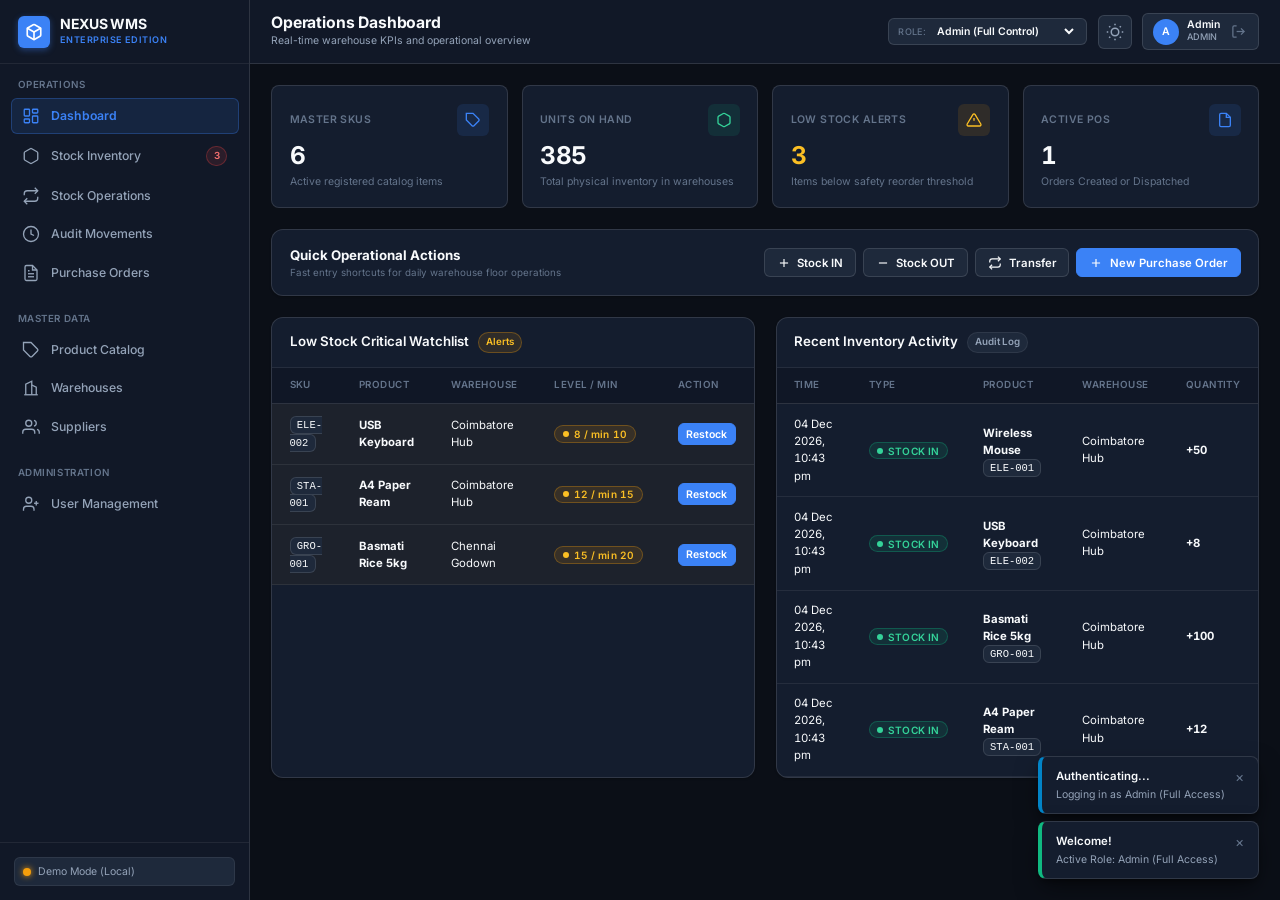
==== commit d7c3ed5e: "Updated Frontend" ====
--- a/index.html
+++ b/index.html
@@ -268,8 +268,8 @@
             <div class="panel">
               <div class="panel-header">
                 <div class="panel-title-group">
-                  <span class="panel-title">Low Stock Critical Watchlist</span>
-                  <span class="panel-badge" style="background: var(--warning-subtle); color: var(--warning-text); border-color: var(--warning-border);">Alerts</span>
+                  <span class="panel-title" id="dash-left-title">Low Stock Critical Watchlist</span>
+                  <span class="panel-badge" id="dash-left-badge" style="background: var(--warning-subtle); color: var(--warning-text); border-color: var(--warning-border);">Alerts</span>
                 </div>
               </div>
               <div class="table-responsive">
@@ -380,70 +380,110 @@
         </section>
 
         <!-- ====================================================
-             VIEW 3: STOCK OPERATIONS PANEL
+             VIEW 3: STOCK OPERATIONS SUITE (DIRECT CONSOLES)
              ==================================================== -->
         <section class="view-section" id="view-operations">
           <div class="operations-canvas">
             
-            <!-- Stock IN Card -->
+            <!-- Direct Stock IN Console -->
             <div class="op-card">
               <div class="op-card-header">
                 <div class="op-card-icon in">
                   <svg width="20" height="20" viewBox="0 0 24 24" fill="none" stroke="currentColor" stroke-width="2"><polyline points="7 10 12 15 17 10"/><line x1="12" y1="15" x2="12" y2="3"/><path d="M21 15v4a2 2 0 0 1-2 2H5a2 2 0 0 1-2-2v-4"/></svg>
                 </div>
                 <div>
-                  <div class="op-card-title">Stock IN</div>
-                  <div class="op-card-desc">Add physical units into warehouse inventory</div>
-                </div>
-              </div>
-
-              <form id="form-op-direct-in" onsubmit="event.preventDefault(); window.NEXUS.openQuickStockIn($('#op-in-product').value, $('#op-in-warehouse').value);">
-                <div style="display:flex; flex-direction:column; gap:0.75rem;">
+                  <div class="op-card-title">Stock IN Console</div>
+                  <div class="op-card-desc">Receive physical inventory into warehouse</div>
+                </div>
+              </div>
+
+              <form id="form-console-stock-in">
+                <div style="display:flex; flex-direction:column; gap:0.85rem;">
                   <div class="form-group">
-                    <label class="form-label">Warehouse Facility</label>
-                    <select class="form-control" id="op-in-warehouse" required></select>
+                    <label class="form-label">Destination Facility <span class="req">*</span></label>
+                    <select class="form-control" id="console-in-warehouse" required></select>
                   </div>
                   <div class="form-group">
-                    <label class="form-label">Product Item</label>
-                    <select class="form-control" id="op-in-product" required></select>
-                  </div>
-                  <button type="submit" class="btn btn-success" style="margin-top: 0.5rem;">
-                    Launch Stock IN Flow &rarr;
+                    <label class="form-label">Product Item <span class="req">*</span></label>
+                    <select class="form-control" id="console-in-product" required></select>
+                  </div>
+                  <div class="preview-box" id="console-in-stock-badge" style="display: none;">
+                    <div class="preview-row">
+                      <span class="preview-label">Current Available:</span>
+                      <span class="preview-value tabular" id="console-in-current-qty">0 units</span>
+                    </div>
+                  </div>
+                  <div class="form-group">
+                    <label class="form-label">Quantity to Add <span class="req">*</span></label>
+                    <input type="number" class="form-control tabular" id="console-in-qty" min="1" placeholder="e.g. 50" required>
+                  </div>
+                  <div class="form-group">
+                    <label class="form-label">Audit Reason / Note</label>
+                    <input type="text" class="form-control" id="console-in-note" placeholder="e.g. Supplier shipment received">
+                  </div>
+                  <div class="preview-box" id="console-in-preview" style="display: none;">
+                    <div class="preview-row">
+                      <span class="preview-label">Projected Stock Level:</span>
+                      <span class="preview-value tabular" style="color: var(--success-text);" id="console-in-projected">0 units</span>
+                    </div>
+                  </div>
+                  <button type="submit" class="btn btn-success" style="margin-top: 0.25rem;">
+                    Execute Stock IN
                   </button>
                 </div>
               </form>
             </div>
 
-            <!-- Stock OUT Card -->
+            <!-- Direct Stock OUT Console -->
             <div class="op-card">
               <div class="op-card-header">
                 <div class="op-card-icon out">
                   <svg width="20" height="20" viewBox="0 0 24 24" fill="none" stroke="currentColor" stroke-width="2"><polyline points="17 8 12 3 7 8"/><line x1="12" y1="3" x2="12" y2="15"/><path d="M21 15v4a2 2 0 0 1-2 2H5a2 2 0 0 1-2-2v-4"/></svg>
                 </div>
                 <div>
-                  <div class="op-card-title">Stock OUT</div>
-                  <div class="op-card-desc">Deduct units for sales dispatch or adjustments</div>
-                </div>
-              </div>
-
-              <form id="form-op-direct-out" onsubmit="event.preventDefault(); window.NEXUS.openQuickStockOut($('#op-out-product').value, $('#op-out-warehouse').value);">
-                <div style="display:flex; flex-direction:column; gap:0.75rem;">
+                  <div class="op-card-title">Stock OUT Console</div>
+                  <div class="op-card-desc">Deduct stock for sales orders or shipments</div>
+                </div>
+              </div>
+
+              <form id="form-console-stock-out">
+                <div style="display:flex; flex-direction:column; gap:0.85rem;">
                   <div class="form-group">
-                    <label class="form-label">Warehouse Facility</label>
-                    <select class="form-control" id="op-out-warehouse" required></select>
+                    <label class="form-label">Source Facility <span class="req">*</span></label>
+                    <select class="form-control" id="console-out-warehouse" required></select>
                   </div>
                   <div class="form-group">
-                    <label class="form-label">Product Item</label>
-                    <select class="form-control" id="op-out-product" required></select>
-                  </div>
-                  <button type="submit" class="btn btn-danger" style="margin-top: 0.5rem;">
-                    Launch Stock OUT Flow &rarr;
+                    <label class="form-label">Product Item <span class="req">*</span></label>
+                    <select class="form-control" id="console-out-product" required></select>
+                  </div>
+                  <div class="preview-box" id="console-out-stock-badge" style="display: none;">
+                    <div class="preview-row">
+                      <span class="preview-label">Current Available:</span>
+                      <span class="preview-value tabular" id="console-out-current-qty">0 units</span>
+                    </div>
+                  </div>
+                  <div class="form-group">
+                    <label class="form-label">Quantity to Deduct <span class="req">*</span></label>
+                    <input type="number" class="form-control tabular" id="console-out-qty" min="1" placeholder="e.g. 10" required>
+                  </div>
+                  <div class="form-group">
+                    <label class="form-label">Dispatch Reference / Reason</label>
+                    <input type="text" class="form-control" id="console-out-note" placeholder="e.g. Sales order dispatch">
+                  </div>
+                  <div class="preview-box" id="console-out-preview" style="display: none;">
+                    <div class="preview-row">
+                      <span class="preview-label">Projected Remaining:</span>
+                      <span class="preview-value tabular" id="console-out-projected">0 units</span>
+                    </div>
+                  </div>
+                  <button type="submit" class="btn btn-danger" style="margin-top: 0.25rem;">
+                    Execute Stock OUT
                   </button>
                 </div>
               </form>
             </div>
 
-            <!-- Transfer Card -->
+            <!-- Direct Inter-Warehouse Transfer Console -->
             <div class="op-card">
               <div class="op-card-header">
                 <div class="op-card-icon transfer">
@@ -451,22 +491,42 @@
                 </div>
                 <div>
                   <div class="op-card-title">Inter-Warehouse Transfer</div>
-                  <div class="op-card-desc">Atomic movement between two storage facilities</div>
-                </div>
-              </div>
-
-              <form id="form-op-direct-tr" onsubmit="event.preventDefault(); window.NEXUS.openQuickTransfer($('#op-tr-product').value, $('#op-tr-from-wh').value);">
-                <div style="display:flex; flex-direction:column; gap:0.75rem;">
+                  <div class="op-card-desc">Atomic relocation between two facilities</div>
+                </div>
+              </div>
+
+              <form id="form-console-transfer">
+                <div style="display:flex; flex-direction:column; gap:0.85rem;">
+                  <div class="form-row">
+                    <div class="form-group">
+                      <label class="form-label">From Facility <span class="req">*</span></label>
+                      <select class="form-control" id="console-tr-from-wh" required></select>
+                    </div>
+                    <div class="form-group">
+                      <label class="form-label">To Facility <span class="req">*</span></label>
+                      <select class="form-control" id="console-tr-to-wh" required></select>
+                    </div>
+                  </div>
                   <div class="form-group">
-                    <label class="form-label">Source Warehouse</label>
-                    <select class="form-control" id="op-tr-from-wh" required></select>
+                    <label class="form-label">Product to Relocate <span class="req">*</span></label>
+                    <select class="form-control" id="console-tr-product" required></select>
+                  </div>
+                  <div class="preview-box" id="console-tr-stock-badge" style="display: none;">
+                    <div class="preview-row">
+                      <span class="preview-label">Available at Source:</span>
+                      <span class="preview-value tabular" id="console-tr-current-qty">0 units</span>
+                    </div>
                   </div>
                   <div class="form-group">
-                    <label class="form-label">Product Item</label>
-                    <select class="form-control" id="op-tr-product" required></select>
-                  </div>
-                  <button type="submit" class="btn btn-primary" style="margin-top: 0.5rem;">
-                    Launch Transfer Wizard &rarr;
+                    <label class="form-label">Quantity to Transfer <span class="req">*</span></label>
+                    <input type="number" class="form-control tabular" id="console-tr-qty" min="1" placeholder="e.g. 15" required>
+                  </div>
+                  <div class="form-group">
+                    <label class="form-label">Logistics Note</label>
+                    <input type="text" class="form-control" id="console-tr-note" placeholder="e.g. Regional inventory balance">
+                  </div>
+                  <button type="submit" class="btn btn-primary" style="margin-top: 0.25rem;">
+                    Execute Transfer
                   </button>
                 </div>
               </form>
@@ -698,13 +758,19 @@
         <form id="form-stock-in">
           <div class="modal-body">
             <div class="form-group">
-              <label class="form-label">Destination Warehouse <span class="req">*</span></label>
+              <label class="form-label">Destination Facility <span class="req">*</span></label>
               <select class="form-control" id="modal-in-warehouse" required></select>
             </div>
             <div class="form-group">
               <label class="form-label">Product Item <span class="req">*</span></label>
               <select class="form-control" id="modal-in-product" required></select>
             </div>
+            <div class="preview-box" id="modal-in-stock-badge" style="display: none;">
+              <div class="preview-row">
+                <span class="preview-label">Current Available:</span>
+                <span class="preview-value tabular" id="modal-in-current-qty">0 units</span>
+              </div>
+            </div>
             <div class="form-group">
               <label class="form-label">Units to Add <span class="req">*</span></label>
               <input type="number" class="form-control tabular" id="modal-in-qty" min="1" placeholder="e.g. 50" required>
@@ -712,6 +778,12 @@
             <div class="form-group">
               <label class="form-label">Audit Note / PO Reference</label>
               <input type="text" class="form-control" id="modal-in-note" placeholder="e.g. Supplier replenishment">
+            </div>
+            <div class="preview-box" id="modal-in-preview" style="display: none;">
+              <div class="preview-row">
+                <span class="preview-label">Projected Stock Level:</span>
+                <span class="preview-value tabular" style="color: var(--success-text);" id="modal-in-projected">0 units</span>
+              </div>
             </div>
           </div>
           <div class="modal-footer">
@@ -735,13 +807,19 @@
         <form id="form-stock-out">
           <div class="modal-body">
             <div class="form-group">
-              <label class="form-label">Source Warehouse <span class="req">*</span></label>
+              <label class="form-label">Source Facility <span class="req">*</span></label>
               <select class="form-control" id="modal-out-warehouse" required></select>
             </div>
             <div class="form-group">
               <label class="form-label">Product Item <span class="req">*</span></label>
               <select class="form-control" id="modal-out-product" required></select>
             </div>
+            <div class="preview-box" id="modal-out-stock-badge" style="display: none;">
+              <div class="preview-row">
+                <span class="preview-label">Current Available:</span>
+                <span class="preview-value tabular" id="modal-out-current-qty">0 units</span>
+              </div>
+            </div>
             <div class="form-group">
               <label class="form-label">Units to Deduct <span class="req">*</span></label>
               <input type="number" class="form-control tabular" id="modal-out-qty" min="1" placeholder="e.g. 10" required>
@@ -749,6 +827,12 @@
             <div class="form-group">
               <label class="form-label">Reason / Sales Order Reference</label>
               <input type="text" class="form-control" id="modal-out-note" placeholder="e.g. Dispatched to client">
+            </div>
+            <div class="preview-box" id="modal-out-preview" style="display: none;">
+              <div class="preview-row">
+                <span class="preview-label">Projected Remaining:</span>
+                <span class="preview-value tabular" id="modal-out-projected">0 units</span>
+              </div>
             </div>
           </div>
           <div class="modal-footer">
@@ -773,17 +857,23 @@
           <div class="modal-body">
             <div class="form-row">
               <div class="form-group">
-                <label class="form-label">Source Warehouse <span class="req">*</span></label>
+                <label class="form-label">Source Facility <span class="req">*</span></label>
                 <select class="form-control" id="modal-tr-from-wh" required></select>
               </div>
               <div class="form-group">
-                <label class="form-label">Destination Warehouse <span class="req">*</span></label>
+                <label class="form-label">Destination Facility <span class="req">*</span></label>
                 <select class="form-control" id="modal-tr-to-wh" required></select>
               </div>
             </div>
             <div class="form-group">
               <label class="form-label">Product to Relocate <span class="req">*</span></label>
               <select class="form-control" id="modal-tr-product" required></select>
+            </div>
+            <div class="preview-box" id="modal-tr-stock-badge" style="display: none;">
+              <div class="preview-row">
+                <span class="preview-label">Available at Source:</span>
+                <span class="preview-value tabular" id="modal-tr-current-qty">0 units</span>
+              </div>
             </div>
             <div class="form-group">
               <label class="form-label">Quantity to Transfer <span class="req">*</span></label>
@@ -819,11 +909,11 @@
               <select class="form-control" id="modal-po-supplier" required></select>
             </div>
             <div class="form-group">
-              <label class="form-label">Receiving Warehouse <span class="req">*</span></label>
+              <label class="form-label">Receiving Facility <span class="req">*</span></label>
               <select class="form-control" id="modal-po-warehouse" required></select>
             </div>
             <div class="form-group">
-              <label class="form-label">Product SKU <span class="req">*</span></label>
+              <label class="form-label">Product Item <span class="req">*</span></label>
               <select class="form-control" id="modal-po-product" required></select>
             </div>
             <div class="form-row">
@@ -834,6 +924,12 @@
               <div class="form-group">
                 <label class="form-label">Unit Price (₹) <span class="req">*</span></label>
                 <input type="number" step="0.01" class="form-control tabular" id="modal-po-price" min="0" value="500" required>
+              </div>
+            </div>
+            <div class="preview-box">
+              <div class="preview-row">
+                <span class="preview-label">Estimated Total Order Cost:</span>
+                <span class="preview-value tabular" style="color: var(--primary); font-size: 0.95rem;" id="modal-po-total-display">₹25,000.00</span>
               </div>
             </div>
           </div>
@@ -871,11 +967,11 @@
             </div>
             <div class="form-row">
               <div class="form-group">
-                <label class="form-label">Price (₹) <span class="req">*</span></label>
+                <label class="form-label">Unit Price (₹) <span class="req">*</span></label>
                 <input type="number" step="0.01" class="form-control tabular" id="modal-product-price" min="0" placeholder="e.g. 1299" required>
               </div>
               <div class="form-group">
-                <label class="form-label">Min Stock Threshold</label>
+                <label class="form-label">Safety Stock Minimum</label>
                 <input type="number" class="form-control tabular" id="modal-product-min-stock" min="0" value="10">
               </div>
             </div>
@@ -919,11 +1015,11 @@
               </select>
             </div>
             <div class="form-group" id="modal-user-warehouse-wrap">
-              <label class="form-label">Assigned Warehouse (Manager / Staff)</label>
+              <label class="form-label">Assigned Facility <span class="req">*</span></label>
               <select class="form-control" id="modal-user-warehouse"></select>
             </div>
-            <div class="form-group" id="modal-user-supplier-wrap">
-              <label class="form-label">Assigned Supplier (Supplier Role)</label>
+            <div class="form-group" id="modal-user-supplier-wrap" style="display:none;">
+              <label class="form-label">Assigned Supplier Company <span class="req">*</span></label>
               <select class="form-control" id="modal-user-supplier"></select>
             </div>
           </div>
